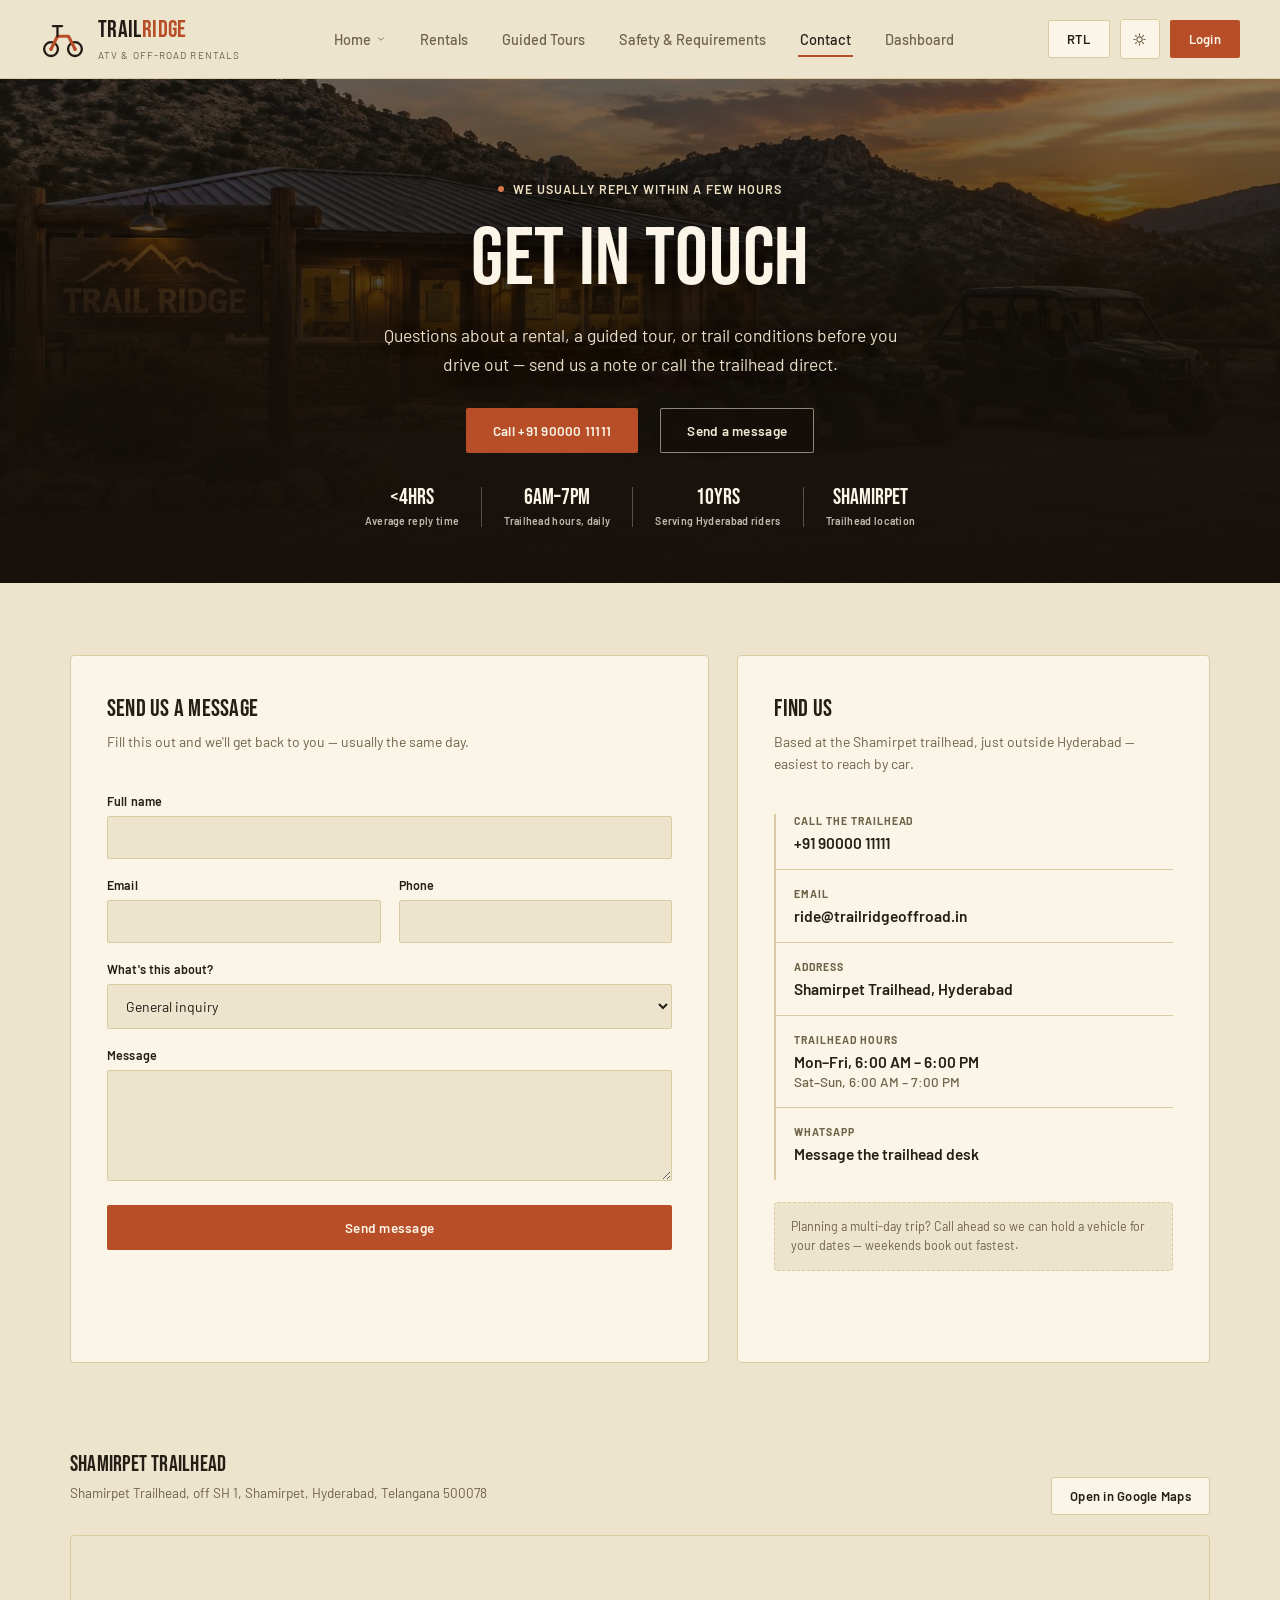
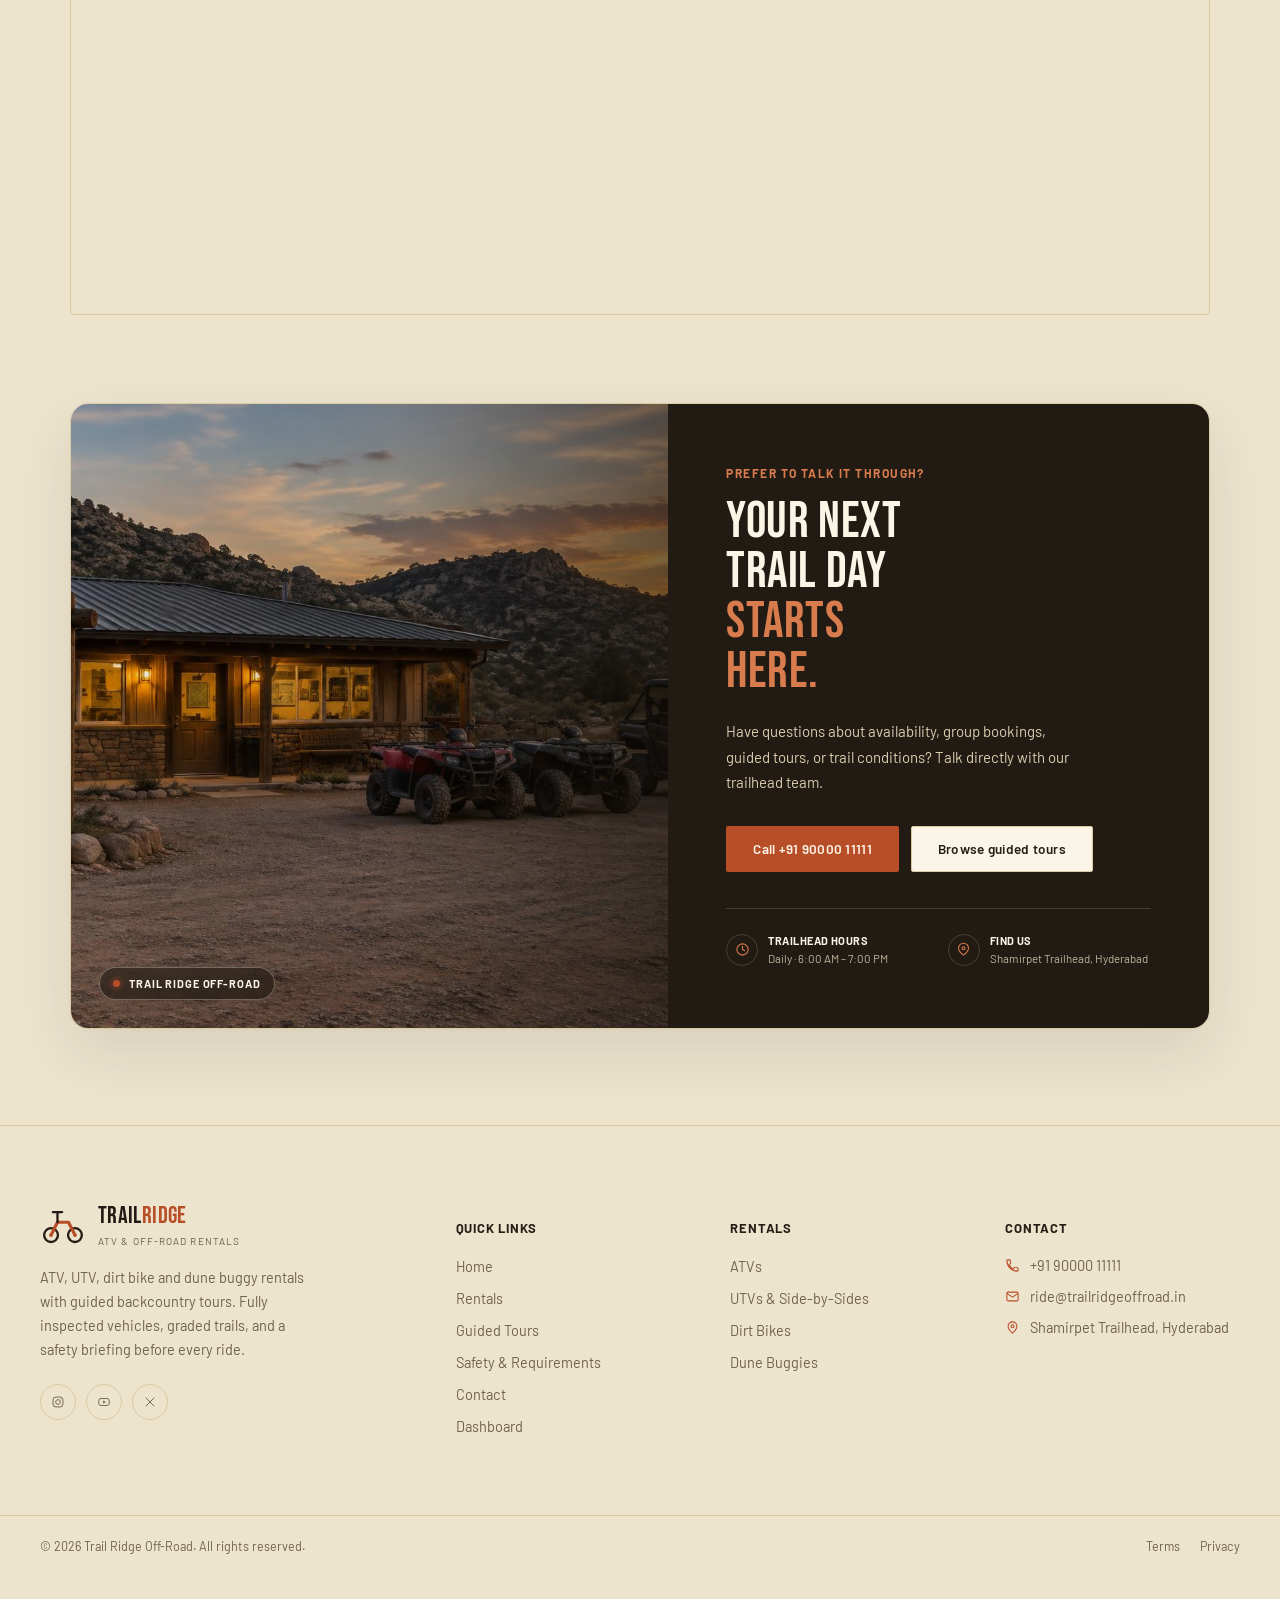
==== contact/contact.html @ f0a5109e "Add files via upload" ====
<!DOCTYPE html>
<html lang="en" dir="ltr" data-theme="light">
<head>
<meta charset="UTF-8">
<meta name="viewport" content="width=device-width, initial-scale=1.0">
<title>Contact — Trail Ridge Off-Road</title>
<meta name="description" content="Get in touch with Trail Ridge Off-Road — ask about rentals, guided tours or trail conditions, or find the trailhead on the map.">
<link rel="preconnect" href="https://fonts.googleapis.com">
<link rel="preconnect" href="https://fonts.gstatic.com" crossorigin>
<link href="https://fonts.googleapis.com/css2?family=Bebas+Neue&family=Barlow:wght@400;500;600;700;800&display=swap" rel="stylesheet">
<link rel="stylesheet" href="../home/style.css">
<link rel="stylesheet" href="contact.css">
<link rel="icon" href="data:image/svg+xml,%3Csvg xmlns='http://www.w3.org/2000/svg' viewBox='0 0 100 100'%3E%3Ccircle cx='24' cy='72' r='15' fill='none' stroke='%23221B14' stroke-width='5'/%3E%3Ccircle cx='24' cy='72' r='4' fill='%23B84E27'/%3E%3Ccircle cx='76' cy='72' r='15' fill='none' stroke='%23221B14' stroke-width='5'/%3E%3Ccircle cx='76' cy='72' r='4' fill='%23B84E27'/%3E%3Cpath d='M24 72 L38 44 L62 44 L76 72' stroke='%23B84E27' stroke-width='7' fill='none' stroke-linecap='round' stroke-linejoin='round'/%3E%3Cpath d='M38 44 L38 24' stroke='%23221B14' stroke-width='5' stroke-linecap='round'/%3E%3Cpath d='M28 22 L48 22' stroke='%23221B14' stroke-width='5' stroke-linecap='round'/%3E%3C/svg%3E">
</head>
<body>

<header class="site">
  <div class="wrap nav-row">
    <a href="../home/index.html" class="brand">
      <span class="brand-mark" aria-hidden="true">
        <svg viewBox="0 0 100 100" fill="none">
          <circle cx="24" cy="72" r="15" fill="none" stroke="var(--logo-ink)" stroke-width="5"/>
          <circle cx="24" cy="72" r="4" fill="var(--logo-rust)"/>
          <circle cx="76" cy="72" r="15" fill="none" stroke="var(--logo-ink)" stroke-width="5"/>
          <circle cx="76" cy="72" r="4" fill="var(--logo-rust)"/>
          <path d="M24 72 L38 44 L62 44 L76 72" stroke="var(--logo-rust)" stroke-width="7" fill="none" stroke-linecap="round" stroke-linejoin="round"/>
          <path d="M38 44 L38 24" stroke="var(--logo-ink)" stroke-width="5" stroke-linecap="round"/>
          <path d="M28 22 L48 22" stroke="var(--logo-ink)" stroke-width="5" stroke-linecap="round"/>
        </svg>
      </span>
      <span class="brand-text">
        <span class="logo-word">TRAIL<em>RIDGE</em></span><br>
        <span class="brand-sub">ATV &amp; Off-Road Rentals</span>
      </span>
    </a>

    <nav class="primary">
      <div class="nav-item">
        <a href="../home/index.html">Home
          <svg class="caret" viewBox="0 0 24 24" fill="none" stroke="currentColor" stroke-width="2"><path d="M6 9l6 6 6-6" stroke-linecap="round" stroke-linejoin="round"/></svg>
        </a>
        <div class="dropdown">
          <a href="../home/index.html">Home 1</a>
          <a href="../home2/home-2.html">Home 2</a>
        </div>
      </div>
      <a href="../rentals/rentals.html">Rentals</a>
      <a href="../tours/guided-tours.html">Guided Tours</a>
      <a href="../safety/safety-requirements.html">Safety &amp; Requirements</a>
      <a href="../contact/contact.html" class="active">Contact</a>
      <a href="../dashboard/dashboard.html">Dashboard</a>
    </nav>

    <div class="nav-actions">
      <button class="btn btn-outline btn-sm" id="dir-toggle" aria-label="Toggle text direction">RTL</button>
      <button class="icon-btn" id="theme-toggle" aria-label="Toggle dark mode">
        <svg class="sun" viewBox="0 0 24 24" fill="none" stroke="currentColor" stroke-width="1.7"><circle cx="12" cy="12" r="4.2"/><path d="M12 3v2.2M12 18.8V21M21 12h-2.2M5.2 12H3M18.4 5.6l-1.5 1.5M7.1 16.9l-1.5 1.5M18.4 18.4l-1.5-1.5M7.1 7.1L5.6 5.6" stroke-linecap="round"/></svg>
        <svg class="moon" viewBox="0 0 24 24" fill="none" stroke="currentColor" stroke-width="1.7"><path d="M20 14.5A8.5 8.5 0 1 1 9.5 4a7 7 0 0 0 10.5 10.5z" stroke-linejoin="round"/></svg>
      </button>
      <a href="../login/login.html" class="btn btn-primary btn-sm desktop-only">Login</a>
      <button class="menu-toggle" id="menu-toggle" aria-label="Open menu">
        <svg viewBox="0 0 24 24" fill="none" stroke="currentColor" stroke-width="1.6"><path d="M3 6h18M3 12h18M3 18h18" stroke-linecap="round"/></svg>
      </button>
    </div>
  </div>

  <div class="mobile-panel" id="mobile-panel">
    <details class="mobile-dropdown">
      <summary>Home</summary>
      <a href="../home/index.html">Home 1</a>
      <a href="../home2/home-2.html">Home 2</a>
    </details>
    <a href="../rentals/rentals.html">Rentals</a>
    <a href="../tours/guided-tours.html">Guided Tours</a>
    <a href="../safety/safety-requirements.html">Safety &amp; Requirements</a>
    <a href="../contact/contact.html">Contact</a>
    <a href="../dashboard/dashboard.html">Dashboard</a>
    <a href="../login/login.html" class="btn btn-primary mobile-login-btn">Login</a>
  </div>
</header>


<section class="hero contact-hero">
  <div class="hero-frame">
    <img src="images/blackridge-contact-hero.jpg" alt="Trail Ridge trailhead building with vehicles parked out front at dusk">
    <div class="hero-copy">
      <div class="wrap">
        <p class="eyebrow-note"><span class="dot"></span>We usually reply within a few hours</p>
        <h1>Get in touch</h1>
        <p class="lead">Questions about a rental, a guided tour, or trail conditions before you drive out — send us a note or call the trailhead direct.</p>
        <div class="hero-ctas">
          <a href="tel:+919000011111" class="btn btn-primary">Call +91 90000 11111</a>
          <a href="#contact-form" class="btn btn-ghost">Send a message</a>
        </div>
        <ul class="hero-stats">
          <li><span class="stat-num">&lt;4hrs</span><span class="stat-label">Average reply time</span></li>
          <li><span class="stat-num">6AM–7PM</span><span class="stat-label">Trailhead hours, daily</span></li>
          <li><span class="stat-num">10yrs</span><span class="stat-label">Serving Hyderabad riders</span></li>
          <li><span class="stat-num">Shamirpet</span><span class="stat-label">Trailhead location</span></li>
        </ul>
      </div>
    </div>
  </div>
</section>


<section class="contact-main">
  <div class="wrap contact-grid">

    <div class="contact-card contact-form-card">
      <h2>Send us a message</h2>
      <p class="card-lead">Fill this out and we'll get back to you — usually the same day.</p>

      <form id="contact-form" novalidate>
        <div class="form-row">
          <label for="cf-name">Full name</label>
          <input type="text" id="cf-name" name="name" autocomplete="name" required>
        </div>

        <div class="form-row two-col">
          <div>
            <label for="cf-email">Email</label>
            <input type="email" id="cf-email" name="email" autocomplete="email" required>
          </div>
          <div>
            <label for="cf-phone">Phone</label>
            <input type="tel" id="cf-phone" name="phone" autocomplete="tel">
          </div>
        </div>

        <div class="form-row">
          <label for="cf-interest">What's this about?</label>
          <select id="cf-interest" name="interest">
            <option>General inquiry</option>
            <option>Vehicle rental</option>
            <option>Guided tour booking</option>
            <option>Multi-day expedition</option>
            <option>Something else</option>
          </select>
        </div>

        <div class="form-row">
          <label for="cf-message">Message</label>
          <textarea id="cf-message" name="message" rows="5" required></textarea>
        </div>

        <button type="submit" class="btn btn-primary form-submit">Send message</button>
      </form>

      <div class="form-success" id="form-success" hidden>
        <span class="success-check" aria-hidden="true">
          <svg viewBox="0 0 24 24" fill="none" stroke="currentColor" stroke-width="2.4"><path d="M5 12l5 5L19 7" stroke-linecap="round" stroke-linejoin="round"/></svg>
        </span>
        <h3>Message sent</h3>
        <p>Thanks — someone from the trailhead desk will get back to you shortly.</p>
      </div>
    </div>

    <div class="contact-card contact-info-card">
      <h2>Find us</h2>
      <p class="card-lead">Based at the Shamirpet trailhead, just outside Hyderabad — easiest to reach by car.</p>

      <ul class="info-list">
        <li>
          <strong>Call the trailhead</strong>
          <a href="tel:+919000011111">+91 90000 11111</a>
        </li>
        <li>
          <strong>Email</strong>
          <a href="mailto:ride@trailridgeoffroad.in">ride@trailridgeoffroad.in</a>
        </li>
        <li>
          <strong>Address</strong>
          <span>Shamirpet Trailhead, Hyderabad</span>
        </li>
        <li>
          <strong>Trailhead hours</strong>
          <span>Mon–Fri, 6:00 AM – 6:00 PM</span>
          <span>Sat–Sun, 6:00 AM – 7:00 PM</span>
        </li>
        <li>
          <strong>WhatsApp</strong>
          <a href="https://wa.me/919000011111" target="_blank" rel="noopener">Message the trailhead desk</a>
        </li>
      </ul>

      <p class="info-tip">Planning a multi-day trip? Call ahead so we can hold a vehicle for your dates — weekends book out fastest.</p>

      <div class="info-socials">
        <a href="#" aria-label="Instagram"><svg viewBox="0 0 24 24" fill="none" stroke="currentColor" stroke-width="1.6"><rect x="3.5" y="3.5" width="17" height="17" rx="5"/><circle cx="12" cy="12" r="4"/><circle cx="17" cy="7" r="0.8" fill="currentColor" stroke="none"/></svg></a>
        <a href="#" aria-label="YouTube"><svg viewBox="0 0 24 24" fill="none" stroke="currentColor" stroke-width="1.6"><rect x="3" y="6" width="18" height="12" rx="4"/><path d="M10.5 9.5l5 2.5-5 2.5z" fill="currentColor" stroke="none"/></svg></a>
        <a href="#" aria-label="X"><svg viewBox="0 0 24 24" fill="none" stroke="currentColor" stroke-width="1.6"><path d="M5 5l14 14M19 5L5 19" stroke-linecap="round"/></svg></a>
      </div>
    </div>

  </div>
</section>


<section class="contact-map-section">
  <div class="wrap">
    <div class="map-head">
      <div>
        <h2>Shamirpet Trailhead</h2>
        <p>Shamirpet Trailhead, off SH 1, Shamirpet, Hyderabad, Telangana 500078</p>
      </div>
      <a href="https://www.google.com/maps/search/?api=1&query=Shamirpet+Trailhead+Hyderabad" target="_blank" rel="noopener" class="btn btn-outline btn-sm">Open in Google Maps</a>
    </div>
    <div class="info-map map-wide">
      <iframe src="https://maps.google.com/maps?q=Shamirpet%2C+Hyderabad&t=&z=13&ie=UTF8&iwloc=&output=embed" width="100%" height="100%" loading="lazy" allowfullscreen referrerpolicy="no-referrer-when-downgrade" title="Map to the Trail Ridge trailhead in Shamirpet, Hyderabad"></iframe>
    </div>
  </div>
</section>


<section class="cta-premium" id="call">
  <div class="wrap">

    <div class="cta-premium-card">

      <div class="cta-premium-image">
        <img
          src="images/blackridge-contact-hero.jpg"
          alt="Trail Ridge trailhead building with off-road vehicles at dusk"
        >
        <div class="cta-image-overlay"></div>

        <div class="cta-image-label">
          <span class="cta-label-dot"></span>
          Trail Ridge Off-Road
        </div>
      </div>

      <div class="cta-premium-content">

        <span class="cta-eyebrow">Prefer to talk it through?</span>

        <h2>
          Your next trail day
          <em>starts here.</em>
        </h2>

        <p>
          Have questions about availability, group bookings, guided tours,
          or trail conditions? Talk directly with our trailhead team.
        </p>

        <div class="cta-actions">
          <a href="tel:+919000011111" class="btn btn-primary">
            Call +91 90000 11111
          </a>

          <a href="../tours/guided-tours.html" class="btn btn-outline">
            Browse guided tours
          </a>
        </div>

        <div class="cta-contact-meta">

          <div class="cta-meta-item">
            <span class="cta-meta-icon">
              <svg viewBox="0 0 24 24">
                <circle cx="12" cy="12" r="9"/>
                <path d="M12 7v5l3.5 2"/>
              </svg>
            </span>
            <span>
              <strong>Trailhead hours</strong>
              <small>Daily · 6:00 AM – 7:00 PM</small>
            </span>
          </div>

          <div class="cta-meta-item">
            <span class="cta-meta-icon">
              <svg viewBox="0 0 24 24">
                <path d="M20 10c0 5-8 11-8 11S4 15 4 10a8 8 0 1 1 16 0z"/>
                <circle cx="12" cy="10" r="2.5"/>
              </svg>
            </span>
            <span>
              <strong>Find us</strong>
              <small>Shamirpet Trailhead, Hyderabad</small>
            </span>
          </div>

        </div>

      </div>

    </div>

  </div>
</section>


<footer class="site">
  <div class="wrap footer-grid">
    <div class="footer-brand">
      <a href="../home/index.html" class="brand">
        <span class="brand-mark" aria-hidden="true">
          <svg viewBox="0 0 100 100" fill="none">
            <circle cx="24" cy="72" r="15" fill="none" stroke="var(--logo-ink)" stroke-width="5"/>
            <circle cx="24" cy="72" r="4" fill="var(--logo-rust)"/>
            <circle cx="76" cy="72" r="15" fill="none" stroke="var(--logo-ink)" stroke-width="5"/>
            <circle cx="76" cy="72" r="4" fill="var(--logo-rust)"/>
            <path d="M24 72 L38 44 L62 44 L76 72" stroke="var(--logo-rust)" stroke-width="7" fill="none" stroke-linecap="round" stroke-linejoin="round"/>
            <path d="M38 44 L38 24" stroke="var(--logo-ink)" stroke-width="5" stroke-linecap="round"/>
            <path d="M28 22 L48 22" stroke="var(--logo-ink)" stroke-width="5" stroke-linecap="round"/>
          </svg>
        </span>
        <span class="brand-text">
          <span class="logo-word">TRAIL<em>RIDGE</em></span><br>
          <span class="brand-sub">ATV &amp; Off-Road Rentals</span>
        </span>
      </a>
      <p class="footer-desc" style="margin-top:18px;">ATV, UTV, dirt bike and dune buggy rentals with guided backcountry tours. Fully inspected vehicles, graded trails, and a safety briefing before every ride.</p>
      <div class="socials">
        <a href="#" aria-label="Instagram"><svg viewBox="0 0 24 24" fill="none" stroke="currentColor" stroke-width="1.6"><rect x="3.5" y="3.5" width="17" height="17" rx="5"/><circle cx="12" cy="12" r="4"/><circle cx="17" cy="7" r="0.8" fill="currentColor" stroke="none"/></svg></a>
        <a href="#" aria-label="YouTube"><svg viewBox="0 0 24 24" fill="none" stroke="currentColor" stroke-width="1.6"><rect x="3" y="6" width="18" height="12" rx="4"/><path d="M10.5 9.5l5 2.5-5 2.5z" fill="currentColor" stroke="none"/></svg></a>
        <a href="#" aria-label="X"><svg viewBox="0 0 24 24" fill="none" stroke="currentColor" stroke-width="1.6"><path d="M5 5l14 14M19 5L5 19" stroke-linecap="round"/></svg></a>
      </div>
    </div>

    <div class="footer-col">
      <h4>Quick links</h4>
      <ul>
        <li><a href="../home/index.html">Home</a></li>
        <li><a href="../rentals/rentals.html">Rentals</a></li>
        <li><a href="../tours/guided-tours.html">Guided Tours</a></li>
        <li><a href="../safety/safety-requirements.html">Safety &amp; Requirements</a></li>
        <li><a href="../contact/contact.html">Contact</a></li>
        <li><a href="../dashboard/dashboard.html">Dashboard</a></li>
      </ul>
    </div>
    <div class="footer-col">

      <h4>Rentals</h4>

      <ul>
        <li><a href="../rentals/rentals.html#atvs">ATVs</a></li>
        <li><a href="../rentals/rentals.html#utvs">UTVs &amp; Side-by-Sides</a></li>
        <li><a href="../rentals/rentals.html#dirt-bikes">Dirt Bikes</a></li>
        <li><a href="../rentals/rentals.html#dune-buggies">Dune Buggies</a></li>
      </ul>

    </div>


    <div class="footer-col">
      <h4>Contact</h4>
      <ul>
        <li class="contact-line">
          <svg viewBox="0 0 24 24" fill="none" stroke="currentColor" stroke-width="1.7"><path d="M6.6 10.8c1.4 2.8 3.8 5.2 6.6 6.6l2.2-2.2c.3-.3.7-.4 1-.2 1.1.4 2.3.6 3.5.6.6 0 1 .4 1 1V20c0 .6-.4 1-1 1C10.6 21 3 13.4 3 4c0-.6.4-1 1-1h3.4c.6 0 1 .4 1 1 0 1.2.2 2.4.6 3.5.1.4 0 .8-.2 1z"/></svg>
          +91 90000 11111
        </li>
        <li class="contact-line">
          <svg viewBox="0 0 24 24" fill="none" stroke="currentColor" stroke-width="1.7"><rect x="3" y="5" width="18" height="14" rx="2"/><path d="M3 7l9 6 9-6"/></svg>
          ride@trailridgeoffroad.in
        </li>
        <li class="contact-line">
          <svg viewBox="0 0 24 24" fill="none" stroke="currentColor" stroke-width="1.7"><path d="M12 21s-7-6.1-7-11a7 7 0 0114 0c0 4.9-7 11-7 11z"/><circle cx="12" cy="10" r="2.4"/></svg>
          Shamirpet Trailhead, Hyderabad
        </li>
      </ul>
    </div>
  </div>

  <div class="wrap footer-bottom">
    <span>© 2026 Trail Ridge Off-Road. All rights reserved.</span>
    <div class="footer-bottom-links">
      <a href="../additional-pages/terms.html">Terms</a>
      <a href="../additional-pages/privacy.html">Privacy</a>
    </div>
  </div>
</footer>

<script src="../home/script.js"></script>
<script src="contact.js"></script>
</body>
</html>
---- home/style.css ----
:root{
  --ink: #221B14;
  --ink-hover: #3A2E22;
  --ink-contrast: #F3EAD6;

  --rust: #B84E27;
  --rust-soft: #D97C4D;
  --rust-hover: #9A3F1E;

  --moss: #5B6B4E;
  --moss-soft: #8B9A79;

  --bg: #EDE4CE;
  --surface: #FAF5E7;
  --border: #DACBA2;
  --text: #241E15;
  --text-soft: #6E6248;

  --logo-ink: #221B14;
  --logo-rust: #B84E27;

  --radius: 3px;
  --radius-lg: 4px;
  --shadow: 0 20px 50px rgba(34,27,20,.22);
  --shadow-lg: 0 32px 80px rgba(34,27,20,.30);
}

html[data-theme="dark"]{
  --ink: #EDE0C2;
  --ink-hover: #F3EAD6;
  --ink-contrast: #191410;

  --rust: #E07C43;
  --rust-soft: #F0A374;
  --rust-hover: #EDA070;

  --moss: #93A67E;
  --moss-soft: #B4C39E;

  --logo-ink: #EDE0C2;
  --logo-rust: #E07C43;

  --bg: #17130E;
  --surface: #211A13;
  --border: #382C1E;
  --text: #F1E6CD;
  --text-soft: #B4A688;

  --shadow: 0 20px 50px rgba(0,0,0,.55);
  --shadow-lg: 0 32px 80px rgba(0,0,0,.65);
}

*{ box-sizing: border-box; }
html{ scroll-behavior: smooth; }
body{
  margin:0; background: var(--bg); color: var(--text);
  font-family: 'Barlow', sans-serif; -webkit-font-smoothing: antialiased;
  transition: background .25s ease, color .25s ease;
}
h1,h2,h3, .logo-word{ font-family: 'Bebas Neue', sans-serif; font-weight: 400; margin: 0; letter-spacing: 0.01em; }
a{ color: inherit; text-decoration: none; }
ul{ list-style:none; margin:0; padding:0; }
img{ max-width:100%; display:block; }
button{ font-family: inherit; cursor:pointer; }
.wrap{ max-width: 1220px; margin: 0 auto; padding: 0 40px; }
a:focus-visible, button:focus-visible, input:focus-visible, select:focus-visible{
  outline: 2px solid var(--rust); outline-offset: 3px;
}
@media (prefers-reduced-motion: reduce){ *{ animation: none !important; transition: none !important; } }


.trail-rule{ height: 1px; background-image: linear-gradient(90deg, var(--border) 0 10px, transparent 10px 16px); background-size: 16px 1px; background-repeat: repeat-x; }



header.site{ background: var(--bg); border-bottom: 1px solid var(--border); position: sticky; top: 0; z-index: 50; }
header.site .wrap, footer.site .wrap{ max-width: 1320px; }
.nav-row{ display:flex; align-items:center; justify-content:space-between; height: 78px; gap: 36px; }
.brand{ display:flex; align-items:center; gap: 12px; flex: none; }
.brand-mark{ width: 46px; height:46px; flex: none; display:flex; align-items:center; justify-content:center; }
.brand-mark svg{ width:100%; height:100%; }
.brand-text{ line-height:1.15; white-space: nowrap; }
.logo-word{ font-size: 24px; letter-spacing: .015em; color: var(--logo-ink); white-space: nowrap; }
.logo-word em{ font-style: normal; color: var(--logo-rust); }
.brand-sub{ font-size: 10px; color: var(--text-soft); letter-spacing: 0.11em; text-transform: uppercase; white-space: nowrap; }

nav.primary{ display:flex; align-items:center; justify-content:center; gap: 30px; flex: 1 1 auto; min-width: 0; }
nav.primary > a{ font-size: 14.5px; font-weight: 500; color: var(--text-soft); padding: 6px 2px; position:relative; white-space: nowrap; }
nav.primary > a.active{ color: var(--text); }
nav.primary > a::after{ content:""; position:absolute; left:0; right:0; bottom:-3px; height:2px; background: var(--rust); transform: scaleX(0); transition: transform .2s ease; }
nav.primary > a:hover{ color: var(--text); }
nav.primary > a:hover::after, nav.primary > a.active::after{ transform: scaleX(1); }

.nav-item{ position:relative; padding-bottom: 14px; margin-bottom: -14px; flex: none; }
.nav-item > a{ display:inline-flex; align-items:center; gap: 5px; font-size: 14.5px; font-weight: 500; color: var(--text-soft); padding: 6px 2px; position:relative; white-space: nowrap; }
.nav-item > a.active{ color: var(--text); }
.nav-item > a::after{ content:""; position:absolute; left:0; right:0; bottom:-3px; height:2px; background: var(--rust); transform: scaleX(0); transition: transform .2s ease; }
.nav-item:hover > a, .nav-item:focus-within > a, .nav-item.open > a{ color: var(--text); }
.nav-item:hover > a::after, .nav-item:focus-within > a::after, .nav-item.open > a::after, .nav-item > a.active::after{ transform: scaleX(1); }
.nav-item .caret{ width: 10px; height: 10px; transition: transform .2s ease; flex: none; cursor: pointer; }
.nav-item:hover .caret, .nav-item:focus-within .caret, .nav-item.open .caret{ transform: rotate(180deg); }
.dropdown{
  position:absolute; top: 100%; left:50%; transform: translateX(-50%) translateY(4px);
  min-width: 190px; background: var(--surface); border: 1px solid var(--border);
  border-radius: var(--radius); box-shadow: var(--shadow); padding: 6px;
  opacity:0; visibility:hidden; pointer-events:none;
  transition: opacity .16s ease, transform .16s ease; z-index: 60;
}
.nav-item:hover .dropdown, .nav-item:focus-within .dropdown, .nav-item.open .dropdown{
  opacity:1; visibility:visible; pointer-events:auto; transform: translateX(-50%) translateY(0);
}
.dropdown a{ display:flex; align-items:baseline; justify-content:space-between; gap:10px; padding: 10px 14px; font-size: 13.5px; font-weight: 500; color: var(--text-soft); border-radius: 2px; }
.dropdown a small{ font-size: 11px; font-weight: 400; color: var(--text-soft); opacity:.7; }
.dropdown a:hover{ background: var(--bg); color: var(--rust); }

.nav-actions{ display:flex; align-items:center; gap: 10px; flex: none; }
.icon-btn{ width: 40px; height: 40px; border-radius: var(--radius); background: var(--surface); border: 1px solid var(--border); display:flex; align-items:center; justify-content:center; color: var(--text-soft); flex:none; transition: border-color .2s ease, color .2s ease; }
.icon-btn:hover{ border-color: var(--ink); color: var(--text); }
.icon-btn svg{ width:15px; height:15px; }
.icon-btn .moon{ display:none; }
html[data-theme="dark"] .icon-btn .sun{ display:none; }
html[data-theme="dark"] .icon-btn .moon{ display:block; }

.desktop-only{ display:inline-flex; }
@media (max-width: 1140px){ .desktop-only{ display:none !important; } }

.btn{ display:inline-flex; align-items:center; justify-content:center; gap:8px; border-radius: 2px; padding: 13px 26px; font-size: 13.5px; font-weight: 600; letter-spacing: .02em; border: 1px solid transparent; white-space: nowrap; transition: background .2s ease, color .2s ease, border-color .2s ease, transform .2s ease; }
.btn-primary{ background: var(--rust); color: #FAF5E7; }
.btn-primary:hover{ background: var(--rust-hover); }
.btn-sm{ height: 38px; padding: 0 18px; font-size: 13px; }
.btn-sm svg{ width:14px; height:14px; flex: none; }
.btn-outline{ background: var(--surface); color: var(--text); border-color: var(--border); }
.btn-outline:hover{ border-color: var(--rust); color: var(--rust); }
.btn-ghost{ background: rgba(20,15,9,.32); -webkit-backdrop-filter: blur(6px); backdrop-filter: blur(6px); color: #F3EAD6; border-color: rgba(243,234,214,.55); }
.btn-ghost:hover{ background: rgba(20,15,9,.48); border-color: #F3EAD6; }

.menu-toggle{ display:none; width: 38px; height:38px; border-radius: 50%; border: 1.5px solid var(--rust); background: transparent; color: var(--moss); align-items:center; justify-content:center; transition: background .2s ease, color .2s ease; }
.menu-toggle svg{ width:17px; height:17px; }
.menu-toggle:hover{ background: var(--rust); color: #FAF5E7; }
.mobile-panel{ display:none; flex-direction:column; gap: 2px; padding: 8px 40px 20px; border-top: 1px solid var(--border); background: var(--bg); }
.mobile-panel > a{ padding: 11px 4px; font-size: 15px; font-weight:500; color: var(--text); border-bottom: 1px solid var(--border); }
.mobile-panel > a:last-child{ border-bottom: none; }
.mobile-panel > a:hover{ color: var(--rust); }

.mobile-dropdown{ border-bottom: 1px solid var(--border); }
.mobile-dropdown summary{ padding: 11px 4px; font-size: 15px; font-weight:500; color: var(--text); list-style:none; display:flex; align-items:center; justify-content:space-between; cursor:pointer; }
.mobile-dropdown summary::-webkit-details-marker{ display:none; }
.mobile-dropdown summary::after{ content:""; width:9px; height:9px; border-inline-end: 1.6px solid var(--text-soft); border-bottom: 1.6px solid var(--text-soft); transform: rotate(45deg); transition: transform .18s ease; margin-inline-end:4px; }
.mobile-dropdown[open] summary::after{ transform: rotate(225deg); }
.mobile-dropdown a{ display:flex; justify-content:space-between; gap:10px; padding: 10px 4px 10px 18px; font-size: 14px; color: var(--text-soft); }
.mobile-dropdown a small{ opacity:.7; }
.mobile-dropdown a:hover{ color: var(--rust); }
.mobile-dropdown a:last-child{ padding-bottom: 14px; }

.mobile-panel .mobile-login-btn{
  display:flex; align-items:center; justify-content:center; gap:8px;
  width:100%; margin-top:10px; padding:13px 18px; height:auto;
  border-bottom:none; border-radius: var(--radius);
  background: var(--rust); color: #FAF5E7;
}
.mobile-panel .mobile-login-btn:hover{ background: var(--rust-hover); }



.hero{ position: relative; }
.hero-frame{ position: relative; height: 88vh; min-height: 560px; max-height: 820px; overflow: hidden; }
.hero-frame img{ width:100%; height:100%; object-fit: cover; }
.hero-frame::before{ content:""; position:absolute; inset:0; background: rgba(20,15,9,.30); }
.hero-frame::after{ content:""; position:absolute; inset:0; background: linear-gradient(180deg, rgba(20,15,9,.28) 0%, rgba(20,15,9,.55) 30%, rgba(20,15,9,.88) 62%, rgba(20,15,9,.96) 100%); }
.hero-copy{ position:absolute; inset-inline-start:0; inset-inline-end:0; bottom: 0; padding: 0 0 76px; color: #F3EAD6; text-align: center; z-index: 2; }
.hero-copy .wrap{ max-width: 800px; display:flex; flex-direction:column; align-items:center; }
.eyebrow-note{ display:inline-flex; align-items:center; gap:9px; font-size: 12.5px; font-weight:600; letter-spacing:.08em; text-transform:uppercase; color: #EDE0C2; margin-bottom: 22px; text-shadow: 0 2px 14px rgba(0,0,0,.55); }
.eyebrow-note .dot{ width:6px; height:6px; border-radius:50%; background: var(--rust-soft); flex:none; }
.hero h1{ font-size: clamp(44px, 6.6vw, 82px); line-height: 1.0; color: #FAF5E7; max-width: 16ch; letter-spacing:.008em; text-shadow: 0 4px 24px rgba(0,0,0,.55); }
.hero h1 em{ font-style: normal; color: var(--rust-soft); }
.hero p.lead{ margin: 22px auto 0; font-size: 17.5px; line-height: 1.62; color: #E9DFC8; max-width: 48ch; text-shadow: 0 2px 16px rgba(0,0,0,.6); }
.hero-ctas{ margin-top: 32px; display:flex; align-items:center; justify-content:center; gap: 22px; flex-wrap: wrap; }
.link-under{ font-size: 14.5px; font-weight:500; color: #FAF5E7; border-bottom: 1px solid rgba(250,245,231,.5); padding-bottom: 2px; display:inline-flex; align-items:center; gap:6px; text-shadow: 0 2px 14px rgba(0,0,0,.55); }
.link-under:hover{ border-color: var(--rust-soft); color: var(--rust-soft); }
.link-under svg{ width:14px; height:14px; }

.stats-float-wrap{ position: relative; z-index: 3; }
.stats-float{
  position: relative; margin-top: -46px; background: var(--surface);
  border: 1px solid var(--border); border-radius: var(--radius-lg);
  box-shadow: var(--shadow-lg); display:grid; grid-template-columns: repeat(4,1fr);
}
.stat{ padding: 30px 26px; border-inline-start: 1px solid var(--border); transition: background .2s ease; }
.stat:hover{ background: var(--bg); }
.stat:first-child{ border-inline-start:none; }
.stat .num{ font-family:'Bebas Neue', sans-serif; font-size: clamp(26px,2.6vw,32px); color: var(--rust); letter-spacing:.01em; }
.stat .lbl{ margin-top: 6px; font-size: 12.5px; color: var(--text-soft); line-height:1.4; }



.section{ padding: 84px 0 80px; }
.section-head{ max-width: 620px; margin-bottom: 44px; }
.section-head.center{ margin-left:auto; margin-right:auto; text-align:center; }
.section-head .eyebrow{ display:block; font-size: 13px; font-weight:600; letter-spacing:.1em; text-transform:uppercase; color: var(--rust); margin-bottom: 16px; }
.section-head h2{ font-size: clamp(32px, 3.8vw, 50px); line-height: 1.05; letter-spacing:.006em; }
.section-head p{ margin-top: 18px; font-size: 16.5px; color: var(--text-soft); line-height: 1.68; }



.trail-grid{ display:grid; grid-template-columns: repeat(3, 1fr); gap: 26px; }
.trail-card{ position:relative; background: var(--surface); border: 1px solid var(--border); border-radius: var(--radius-lg); overflow:hidden; display:flex; flex-direction:column; transition: transform .25s ease, box-shadow .25s ease, border-color .25s ease; }
.trail-photo{ position:relative; aspect-ratio: 4/3; overflow:hidden; }
.trail-photo img{ width:100%; height:100%; object-fit:cover; transition: transform .6s cubic-bezier(.2,.7,.2,1); }
.trail-card:hover{ transform: translateY(-6px); box-shadow: var(--shadow); border-color: var(--rust-soft); }
.trail-card:hover .trail-photo img{ transform: scale(1.045); }
.difficulty{ position:absolute; top:16px; inset-inline-start:16px; font-size:11px; font-weight:700; letter-spacing:.06em; text-transform:uppercase; padding: 6px 12px; border-radius: 999px; color:#FAF5E7; }
.difficulty.easy{ background: rgba(91,107,78,.92); }
.difficulty.moderate{ background: rgba(184,78,39,.92); }
.difficulty.hard{ background: rgba(58,46,34,.92); }
.trail-body{ padding: 22px 24px 26px; display:flex; flex-direction:column; flex:1; }
.trail-body h3{ font-size: 22px; letter-spacing:.01em; }
.trail-meta{ margin-top: 8px; display:flex; gap:16px; font-size: 12.5px; color: var(--text-soft); font-weight:500; }
.trail-meta span{ display:inline-flex; align-items:center; gap:5px; }
.trail-meta svg{ width:13px; height:13px; color: var(--rust); }
.trail-body p{ margin-top: 14px; font-size: 14.5px; color: var(--text-soft); line-height: 1.6; flex:1; }



.fleet-grid{ display:grid; grid-template-columns: repeat(4, 1fr); gap: 2px; background: var(--border); }
.fleet-card{ position:relative; aspect-ratio: 3/4.3; overflow:hidden; background: var(--surface); z-index:1; transition: transform .25s ease, box-shadow .25s ease; }
.fleet-card img{ width:100%; height:100%; object-fit: cover; transition: transform .6s cubic-bezier(.2,.7,.2,1); }
.fleet-card:hover{ transform: scale(1.02); box-shadow: var(--shadow); z-index:2; }
.fleet-card:hover img{ transform: scale(1.045); }
.fleet-card::after{ content:""; position:absolute; inset:0; background: linear-gradient(0deg, rgba(20,15,9,.86) 0%, rgba(20,15,9,0) 46%); }
.fleet-tag{ position:absolute; top:20px; inset-inline-start:20px; z-index:2; font-size:11px; font-weight:700; letter-spacing:.08em; text-transform:uppercase; color: #EDE0C2; }
.fleet-name{ position:absolute; inset-inline-start:22px; bottom:22px; inset-inline-end:22px; z-index:2; }
.fleet-name h3{ font-size: 26px; color: #FAF5E7; letter-spacing:.01em; }
.fleet-name p{ margin-top: 6px; font-size: 12.5px; color: #D9CDAE; line-height: 1.5; max-width: 26ch; }
.fleet-name .price{ margin-top:8px; font-size: 13px; font-weight:700; color: var(--rust-soft); }



footer.site{ background: var(--bg); color: var(--text); border-top: 1px solid var(--border); padding: 76px 0 0; }
.footer-grid{ display:grid; grid-template-columns: 1.6fr 1fr 1fr 1fr; gap: 40px; padding-bottom: 60px; }
.footer-brand .brand{ margin-bottom: 18px; }
footer.site .logo-word{ color: var(--logo-ink); }
footer.site .logo-word em{ color: var(--logo-rust); }
footer.site .brand-sub{ color: var(--text-soft); }
.footer-desc{ font-size: 14.5px; color: var(--text-soft); line-height: 1.65; max-width: 34ch; }
.socials{ display:flex; gap: 10px; margin-top: 22px; }
.socials a{ width: 36px; height: 36px; border-radius: 50%; border: 1px solid var(--border); display:flex; align-items:center; justify-content:center; color: var(--text-soft); }
.socials a:hover{ border-color: var(--rust); color: var(--rust); }
.socials svg{ width:14px; height:14px; }
.footer-col h4{ font-family: 'Barlow', sans-serif; font-size: 13px; font-weight: 700; letter-spacing:.06em; text-transform:uppercase; margin-bottom: 20px; color: var(--text); }
.footer-col ul{ display:flex; flex-direction:column; gap: 13px; }
.footer-col a{ font-size: 14.5px; color: var(--text-soft); }
.footer-col a:hover{ color: var(--rust); }
.footer-col li.contact-line{ display:flex; align-items:flex-start; gap: 10px; font-size: 14.5px; color: var(--text-soft); }
.footer-col li.contact-line svg{ width:15px; height:15px; color: var(--rust); flex:none; margin-top:2px; }
.footer-badge{ margin-top:20px; display:inline-flex; align-items:center; gap:8px; font-size:11px; font-weight:700; letter-spacing:.07em; text-transform:uppercase; color: var(--moss); border: 1px solid var(--border); padding:8px 12px; border-radius: 999px; }
.footer-badge svg{ width:13px; height:13px; }
.footer-bottom{
  border-top: 1px solid var(--border); margin-top: 20px; padding-top: 22px; padding-bottom: 44px;
  display:flex; flex-wrap:wrap; justify-content:space-between; align-items:center;
  gap: 12px; font-size: 12.5px; line-height: 1.4; color: var(--text-soft);
}
.footer-bottom > *{ margin:0; line-height: 1.4; }
.footer-bottom-links{ display:flex; align-items:center; gap: 20px; }
.footer-bottom a{ display:inline-flex; align-items:center; color: var(--text-soft); line-height: 1.4; }
.footer-bottom a:hover{ color: var(--rust); }


.about-grid{ display:grid; grid-template-columns: 1fr 1fr; gap: 64px; align-items:center; }
.about-photo{ position:relative; border-radius: var(--radius-lg); overflow:hidden; aspect-ratio: 4/3.4; }
.about-photo img{ width:100%; height:100%; object-fit:cover; transition: transform .6s cubic-bezier(.2,.7,.2,1); }
.about-photo:hover img{ transform: scale(1.045); }
.about-photo-badge{
  position:absolute; bottom: 18px; left: 18px; background: var(--surface); border: 1px solid var(--border);
  border-radius: var(--radius); padding: 14px 18px; box-shadow: var(--shadow); display:flex; align-items:center; gap:12px;
  transition: transform .25s ease, border-color .25s ease;
}
.about-photo-badge:hover{ transform: translateY(-4px); border-color: var(--rust-soft); }
.about-photo-badge .num{ font-family:'Bebas Neue', sans-serif; font-size: 28px; color: var(--rust); line-height:1; }
.about-photo-badge .lbl{ font-size: 12px; color: var(--text-soft); line-height:1.3; max-width: 14ch; }
.about-copy .eyebrow{ display:block; font-size: 13px; font-weight:600; letter-spacing:.1em; text-transform:uppercase; color: var(--rust); margin-bottom: 16px; }
.about-copy h2{ font-size: clamp(30px, 3.4vw, 44px); line-height: 1.08; }
.about-copy > p{ margin-top: 18px; font-size: 16px; color: var(--text-soft); line-height: 1.7; }
.about-list{ margin-top: 28px; display:flex; flex-direction:column; gap: 18px; }
.about-list li{ display:flex; align-items:flex-start; gap: 14px; }
.about-list .check{ flex:none; width: 26px; height: 26px; border-radius: 50%; background: var(--moss); display:flex; align-items:center; justify-content:center; margin-top: 1px; }
.about-list .check svg{ width: 13px; height: 13px; stroke: #FAF5E7; }
.about-list strong{ display:block; font-size: 15px; color: var(--text); }
.about-list span{ display:block; margin-top: 3px; font-size: 14px; color: var(--text-soft); line-height:1.5; }


.steps-grid{ display:grid; grid-template-columns: repeat(4, 1fr); gap: 26px; counter-reset: step; }
.step-card{ position:relative; padding: 32px 26px 28px; background: var(--surface); border: 1px solid var(--border); border-radius: var(--radius-lg); transition: transform .25s ease, box-shadow .25s ease, border-color .25s ease; }
.step-card:hover{ transform: translateY(-6px); box-shadow: var(--shadow); border-color: var(--rust-soft); }
.step-card .step-num{ font-family:'Bebas Neue', sans-serif; font-size: 46px; line-height:1; color: var(--border); transition: color .25s ease; }
.step-card:hover .step-num{ color: var(--rust-soft); }
.step-card h3{ margin-top: 16px; font-size: 19px; letter-spacing:.01em; }
.step-card p{ margin-top: 10px; font-size: 14px; color: var(--text-soft); line-height: 1.6; }
.step-connector{ display:none; }
@media (min-width: 981px){
  .steps-grid{ position:relative; }
  .step-card:not(:last-child)::after{
    content:""; position:absolute; top: 46px; left: 100%; width: 26px; height: 1px;
    background-image: linear-gradient(90deg, var(--border) 0 6px, transparent 6px 10px); background-size: 10px 1px;
  }
}



.testimonial-grid{ display:grid; grid-template-columns: repeat(3, 1fr); gap: 26px; }
.testimonial-card{ background: var(--surface); border: 1px solid var(--border); border-radius: var(--radius-lg); padding: 30px 28px; display:flex; flex-direction:column; transition: transform .25s ease, box-shadow .25s ease, border-color .25s ease; }
.testimonial-card:hover{ transform: translateY(-6px); box-shadow: var(--shadow); border-color: var(--rust-soft); }
.testimonial-stars{ display:flex; gap: 3px; color: var(--rust); }
.testimonial-stars svg{ width: 15px; height: 15px; }
.testimonial-card p.quote{ margin-top: 16px; font-size: 15px; color: var(--text); line-height: 1.7; flex:1; }
.testimonial-who{ margin-top: 22px; display:flex; align-items:center; gap: 12px; }

.testimonial-who strong{ display:block; font-size: 14px; color: var(--text); }
.testimonial-who span{ display:block; margin-top: 2px; font-size: 12.5px; color: var(--text-soft); }



.faq-list{ max-width: 800px; margin: 0 auto; display:flex; flex-direction:column; gap: 2px; }
.faq-item{ background: var(--surface); border: 1px solid var(--border); border-radius: var(--radius); overflow:hidden; transition: border-color .2s ease, box-shadow .2s ease; }
.faq-item:hover{ border-color: var(--rust-soft); box-shadow: var(--shadow); }
.faq-item + .faq-item{ margin-top: 10px; }
.faq-item summary{
  list-style:none; cursor:pointer; padding: 20px 24px; display:flex; align-items:center; justify-content:space-between; gap: 16px;
  font-size: 15.5px; font-weight: 600; color: var(--text); transition: color .2s ease;
}
.faq-item summary:hover{ color: var(--rust); }
.faq-item summary::-webkit-details-marker{ display:none; }
.faq-item summary .plus{ flex:none; width: 22px; height: 22px; position:relative; }
.faq-item summary .plus::before, .faq-item summary .plus::after{ content:""; position:absolute; background: var(--rust); border-radius: 2px; }
.faq-item summary .plus::before{ top:50%; left:2px; right:2px; height:2px; transform: translateY(-50%); }
.faq-item summary .plus::after{ left:50%; top:2px; bottom:2px; width:2px; transform: translateX(-50%); transition: opacity .18s ease; }
.faq-item[open] summary .plus::after{ opacity:0; }
.faq-item .faq-body{ padding: 0 24px 22px; font-size: 14.5px; color: var(--text-soft); line-height: 1.7; max-width: 68ch; }
@media (max-width: 1180px){
  nav.primary{ gap: 18px; }
  nav.primary > a, .nav-item > a{ font-size: 13.5px; }
  .brand-sub{ display:none; }
}
@media (max-width: 1100px){
  nav.primary{ display:none; }
  .menu-toggle{ display:flex; order: 99; }
  .mobile-panel.open{ display:flex; }
  .nav-actions{ gap: 8px; }
  .brand-sub{ display:block; }
}
@media (max-width: 980px){
  .hero-frame{ height: 78vh; }
  .stats-float{ grid-template-columns: repeat(2,1fr); }
  .stat:nth-child(3){ border-inline-start:none; }
  .stat{ padding: 22px 20px; }
  .trail-grid{ grid-template-columns: 1fr 1fr; }
  .fleet-grid{ grid-template-columns: repeat(2,1fr); }
  .section{ padding: 64px 0; }
  .footer-grid{ grid-template-columns: 1fr 1fr; row-gap: 40px; }
  .about-grid{ grid-template-columns: 1fr; gap: 36px; }
  .about-photo{ aspect-ratio: 16/10; }
  .steps-grid{ grid-template-columns: 1fr 1fr; }
  .testimonial-grid{ grid-template-columns: 1fr; }
}
@media (max-width: 640px){
  .wrap{ padding: 0 22px; }
  .hero-copy{ padding-bottom: 56px; }
  .stats-float{ margin-top: -30px; grid-template-columns: repeat(2,1fr); }
  .trail-grid{ grid-template-columns: 1fr; }
  .fleet-grid{ grid-template-columns: 1fr 1fr; }
  .fleet-name h3{ font-size: 20px; }
  .footer-grid{ grid-template-columns: 1fr; text-align:center; }
  .footer-brand{ display:flex; flex-direction:column; align-items:center; }
  .footer-brand .brand{ align-items:center; }
  .footer-brand .brand-text{ text-align:start; }
  .footer-desc{ max-width: none; }
  .socials{ justify-content:center; }
  .footer-col{ display:flex; flex-direction:column; align-items:center; }
  .footer-col ul{ align-items:center; }
  .footer-col li.contact-line{ flex-direction:column; align-items:center; gap:4px; }
  .footer-bottom{ flex-direction:column; gap:12px; align-items:center; justify-content:center; text-align:center; }
  .steps-grid{ grid-template-columns: 1fr; }
  .about-list li{ gap:10px; }

  .mobile-panel{ align-items:center; text-align:center; padding-inline: 22px; }
  .mobile-panel > a{ width:100%; }
  .mobile-dropdown{ width:100%; }
  .mobile-dropdown summary{ justify-content:center; position:relative; }
  .mobile-dropdown summary::after{ position:absolute; inset-inline-end:4px; margin-inline-end:0; }
  .mobile-dropdown a{ justify-content:center; padding-inline-start:4px; }
  .mobile-dropdown a small{ display:none; }
}
---- contact/contact.css ----
/* =======================================================================
   CONTACT PAGE — page-specific styles only.
   Tokens, header, footer, buttons and dark mode live in style.css.
   Load this file AFTER style.css.
   ======================================================================= */


.contact-hero{ padding-top: 0; padding-bottom: 0; margin-top: 0; }
.contact-hero .hero-frame{ height: 56vh; min-height: 460px; max-height: 580px; margin-top: 0; }
.contact-hero .hero-copy{ padding: 0 0 56px; }
.contact-hero .hero-copy .wrap{ max-width: 720px; }
.contact-hero .eyebrow-note{ margin-bottom: 22px; }
.contact-hero h1{ max-width: 14ch; }
.contact-hero p.lead{ margin: 20px auto 0; max-width: 54ch; }
.contact-hero .hero-ctas{ margin-top: 30px; justify-content: center; }

.contact-hero .hero-stats{
  display:flex; justify-content:center; flex-wrap:wrap; gap: 0;
  margin: 34px auto 0; max-width: 620px;
}
.contact-hero .hero-stats li{
  padding: 0 22px; text-align:center; border-inline-start: 1px solid rgba(250,245,231,.28);
}
.contact-hero .hero-stats li:first-child{ border-inline-start: 0; }
.contact-hero .hero-stats .stat-num{ display:block; font-family:'Bebas Neue', sans-serif; font-size: 22px; line-height:1; color: #FAF5E7; }
.contact-hero .hero-stats .stat-label{ display:block; margin-top: 5px; font-size: 10.5px; font-weight: 600; letter-spacing:.03em; color: rgba(250,245,231,.75); }
@media (max-width: 640px){
  .contact-hero .hero-stats{ gap: 10px 0; }
  .contact-hero .hero-stats li{ flex: 1 1 45%; padding: 8px 12px; border-inline-start: 0 !important; }
}



.contact-main{ padding: 72px 0 88px; }

.contact-grid{
  display: grid; grid-template-columns: 1.15fr 0.85fr; gap: 28px; align-items: stretch;
}

.contact-card{
  background: var(--surface); border: 1px solid var(--border); border-radius: var(--radius-lg);
  padding: 38px 36px; display: flex; flex-direction: column;
}
.contact-card h2{ font-size: 24px; letter-spacing: .01em; }
.contact-card .card-lead{ margin-top: 8px; font-size: 14px; line-height: 1.6; color: var(--text-soft); }


#contact-form{ margin-top: 26px; }
.form-row{ display: flex; flex-direction: column; gap: 7px; margin-bottom: 18px; }
.form-row.two-col{ display: grid; grid-template-columns: 1fr 1fr; gap: 18px; margin-bottom: 0; }
.form-row.two-col > div{ display: flex; flex-direction: column; gap: 7px; margin-bottom: 18px; }

.contact-card label{ font-size: 12.5px; font-weight: 600; letter-spacing: .01em; color: var(--text); }

.contact-card input,
.contact-card select,
.contact-card textarea{
  width: 100%; padding: 12px 14px; font-family: inherit; font-size: 14px; color: var(--text);
  background: var(--bg); border: 1px solid var(--border); border-radius: 2px;
  transition: border-color .2s ease, box-shadow .2s ease;
}
.contact-card textarea{ resize: vertical; min-height: 110px; }
.contact-card input:focus,
.contact-card select:focus,
.contact-card textarea:focus{
  outline: none; border-color: var(--rust); box-shadow: 0 0 0 3px var(--rust-soft);
}

.form-submit{ width: 100%; margin-top: 6px; }

.form-success[hidden]{ display: none; }
.form-success{ display: flex; flex-direction: column; align-items: center; gap: 10px; text-align: center; padding: 46px 12px; }
.form-success .success-check{
  width: 44px; height: 44px; border-radius: 50%; background: var(--moss); color: #FAF5E7;
  display: flex; align-items: center; justify-content: center;
}
.form-success .success-check svg{ width: 20px; height: 20px; }
.form-success h3{ font-size: 19px; }
.form-success p{ font-size: 14px; line-height: 1.6; color: var(--text-soft); max-width: 34ch; }


.info-list{ margin-top: 24px; }
.info-list li{
  padding: 17px 0 17px 18px;
  border-bottom: 1px solid var(--border);
  border-inline-start: 2px solid var(--border);
  transition: border-color .25s ease;
}
.info-list li:hover{ border-inline-start-color: var(--rust); }
.info-list li:first-child{ padding-top: 0; }
.info-list li:last-child{ border-bottom: 0; }

.info-list strong{
  display: block; font-size: 10.5px; font-weight: 700; letter-spacing: .09em;
  text-transform: uppercase; color: var(--text-soft);
}
.info-list a,
.info-list span{ display: block; margin-top: 6px; font-size: 15.5px; font-weight: 600; color: var(--text); }
.info-list a{ color: var(--text); transition: color .2s ease; }
.info-list a:hover{ color: var(--rust); }
.info-list span + span{ margin-top: 2px; font-size: 13.5px; font-weight: 500; color: var(--text-soft); }

.info-socials{ display: flex; gap: 10px; margin-top: auto; padding-top: 22px; }

.info-tip{
  margin-top: 22px; padding: 14px 16px; background: var(--bg); border: 1px dashed var(--border); border-radius: 4px;
  font-size: 12.5px; line-height: 1.55; color: var(--text-soft);
}

.info-map{
  border-radius: var(--radius-lg); overflow: hidden; border: 1px solid var(--border);
  aspect-ratio: 16 / 11; background: var(--bg);
}
.info-map iframe{ width: 100%; height: 100%; border: 0; display: block; }

.contact-map-section{ padding: 0 0 88px; }
.map-head{
  display:flex; align-items:flex-end; justify-content:space-between; gap: 20px; flex-wrap:wrap;
  margin-bottom: 20px;
}
.map-head h2{ font-size: 22px; letter-spacing: .01em; }
.map-head p{ margin-top: 6px; font-size: 13.5px; color: var(--text-soft); }
.contact-map-section .map-wide{ aspect-ratio: 21 / 7; }
@media (max-width: 640px){
  .contact-map-section .map-wide{ aspect-ratio: 4 / 3; }
  .map-head{ align-items:flex-start; }
}

@media (max-width: 980px){
  .contact-main{ padding: 56px 0 64px; }
  .contact-grid{ grid-template-columns: 1fr; gap: 24px; }
  .contact-card{ padding: 30px 26px; }
}
@media (max-width: 560px){
  .form-row.two-col{ grid-template-columns: 1fr; }
}




.cta-premium{
  padding: 0 0 96px;
}

.cta-premium-card{
  display: grid;
  grid-template-columns: 1.05fr .95fr;
  min-height: 470px;

  overflow: hidden;

  border: 1px solid var(--border);
  border-radius: 18px;

  background: var(--surface);

  box-shadow: 0 24px 60px rgba(34, 27, 20, .10);
}

.cta-premium-image{
  position: relative;
  min-height: 470px;
  overflow: hidden;
}

.cta-premium-image img{
  width: 100%;
  height: 100%;
  display: block;
  object-fit: cover;

  transition: transform .7s ease;
}

.cta-premium-card:hover .cta-premium-image img{
  transform: scale(1.035);
}

.cta-image-overlay{
  position: absolute;
  inset: 0;

  background:
    linear-gradient(
      90deg,
      rgba(20, 15, 9, .04) 0%,
      rgba(20, 15, 9, .18) 55%,
      rgba(20, 15, 9, .58) 100%
    );
}

.cta-image-label{
  position: absolute;
  left: 28px;
  bottom: 28px;

  display: inline-flex;
  align-items: center;
  gap: 9px;

  padding: 9px 13px;

  border: 1px solid rgba(250, 245, 231, .30);
  border-radius: 999px;

  background: rgba(20, 15, 9, .48);
  backdrop-filter: blur(10px);

  color: #FAF5E7;

  font-size: 11px;
  font-weight: 700;
  letter-spacing: .08em;
  text-transform: uppercase;
}

.cta-label-dot{
  width: 7px;
  height: 7px;
  flex: none;

  border-radius: 50%;
  background: var(--rust);

  box-shadow: 0 0 0 4px rgba(184, 78, 39, .16);
}

.cta-premium-content{
  display: flex;
  flex-direction: column;
  justify-content: center;

  padding: 62px 58px;

  background: var(--ink);
  color: #FAF5E7;
}

.cta-eyebrow{
  display: inline-block;
  margin-bottom: 17px;

  color: var(--rust-soft);

  font-size: 12px;
  font-weight: 700;
  letter-spacing: .12em;
  text-transform: uppercase;
}

.cta-premium-content h2{
  max-width: 10ch;
  margin: 0;

  color: #FAF5E7;

  font-family: 'Bebas Neue', sans-serif;
  font-size: clamp(38px, 4vw, 58px);
  font-weight: 400;
  line-height: .98;
  letter-spacing: .01em;
}

.cta-premium-content h2 em{
  display: block;
  color: var(--rust-soft);
  font-style: normal;
}

.cta-premium-content > p{
  max-width: 45ch;
  margin: 22px 0 0;

  color: #D9CDAE;

  font-size: 15px;
  line-height: 1.7;
}

.cta-actions{
  display: flex;
  flex-wrap: wrap;
  gap: 12px;
  margin-top: 30px;
}

.cta-actions .btn{
  min-height: 46px;
}

.cta-contact-meta{
  display: grid;
  grid-template-columns: 1fr 1fr;
  gap: 18px;

  margin-top: 36px;
  padding-top: 25px;

  border-top: 1px solid rgba(250, 245, 231, .16);
}

.cta-meta-item{
  display: flex;
  align-items: flex-start;
  gap: 10px;
}

.cta-meta-icon{
  flex: none;

  width: 32px;
  height: 32px;

  display: flex;
  align-items: center;
  justify-content: center;

  border: 1px solid rgba(250, 245, 231, .16);
  border-radius: 50%;

  color: var(--rust-soft);
}

.cta-meta-icon svg{
  width: 15px;
  height: 15px;

  fill: none;
  stroke: currentColor;
  stroke-width: 1.7;
  stroke-linecap: round;
  stroke-linejoin: round;
}

.cta-meta-item strong{
  display: block;

  color: #FAF5E7;

  font-size: 11px;
  font-weight: 700;
  letter-spacing: .04em;
  text-transform: uppercase;
}

.cta-meta-item small{
  display: block;
  margin-top: 3px;

  color: #BEB49D;

  font-size: 11.5px;
  line-height: 1.45;
}




[data-theme="dark"] .cta-premium-card{
  border-color: rgba(255, 255, 255, .10);
  background: var(--surface);
  box-shadow: 0 24px 70px rgba(0, 0, 0, .35);
}

[data-theme="dark"] .cta-premium-content{
  background: #17130F;
}

[data-theme="dark"] .cta-premium-content h2{
  color: #FAF5E7;
}

[data-theme="dark"] .cta-premium-content > p{
  color: #C8BEAA;
}

[data-theme="dark"] .cta-meta-item strong{
  color: #FAF5E7;
}

[data-theme="dark"] .cta-meta-item small{
  color: #AAA08D;
}

[data-theme="dark"] .cta-meta-icon{
  border-color: rgba(250, 245, 231, .13);
}




[dir="rtl"] .cta-image-label{
  left: auto;
  right: 28px;
}

[dir="rtl"] .cta-premium-content{
  text-align: right;
}




@media (max-width: 900px){

  .cta-premium-card{
    grid-template-columns: 1fr;
  }

  .cta-premium-image{
    min-height: 340px;
  }

  .cta-premium-content{
    padding: 48px 40px;
  }

  .cta-premium-content h2{
    max-width: 12ch;
  }
}

@media (max-width: 600px){

  .cta-premium{
    padding-bottom: 64px;
  }

  .cta-premium-card{
    border-radius: 12px;
  }

  .cta-premium-image{
    min-height: 260px;
  }

  .cta-image-label{
    left: 18px;
    bottom: 18px;
  }

  [dir="rtl"] .cta-image-label{
    left: auto;
    right: 18px;
  }

  .cta-premium-content{
    padding: 38px 24px;
  }

  .cta-premium-content h2{
    font-size: 43px;
  }

  .cta-premium-content > p{
    font-size: 14px;
  }

  .cta-actions{
    flex-direction: column;
  }

  .cta-actions .btn{
    width: 100%;
  }

  .cta-contact-meta{
    grid-template-columns: 1fr;
    gap: 16px;
  }
}
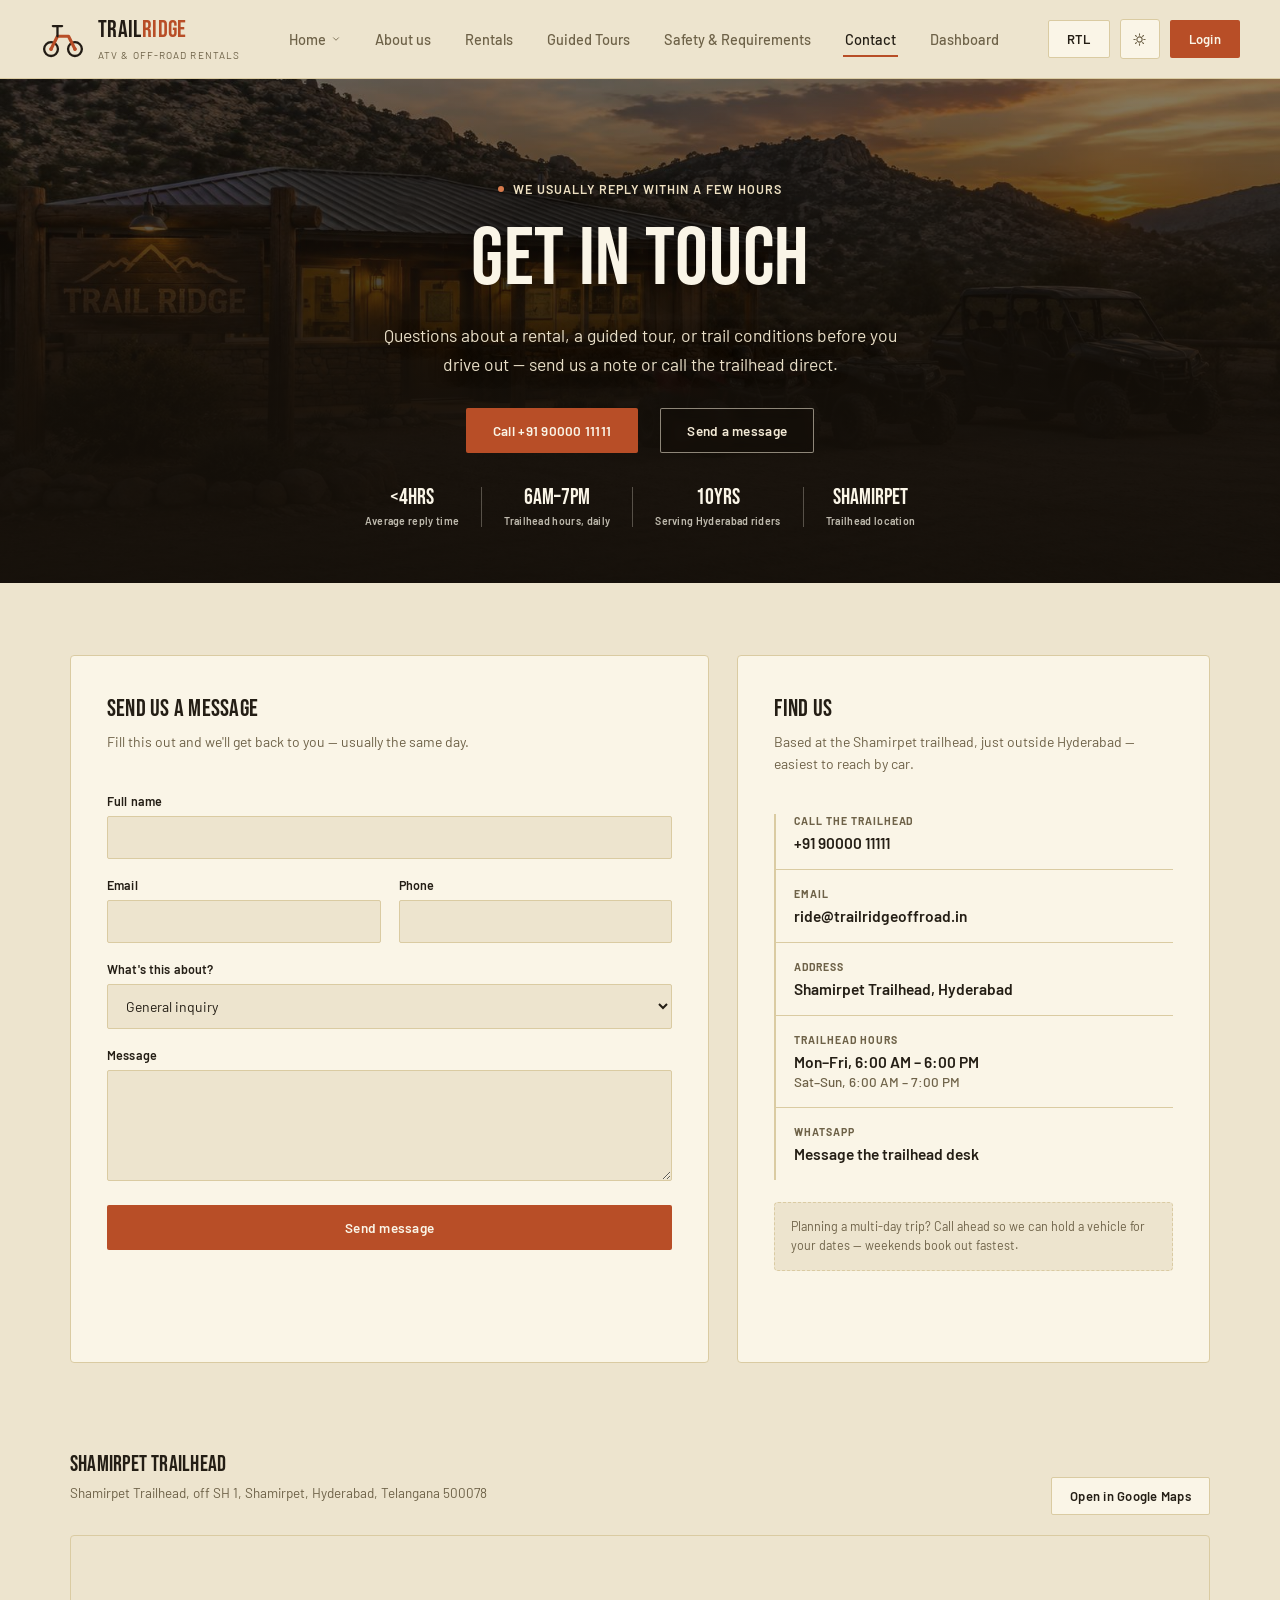
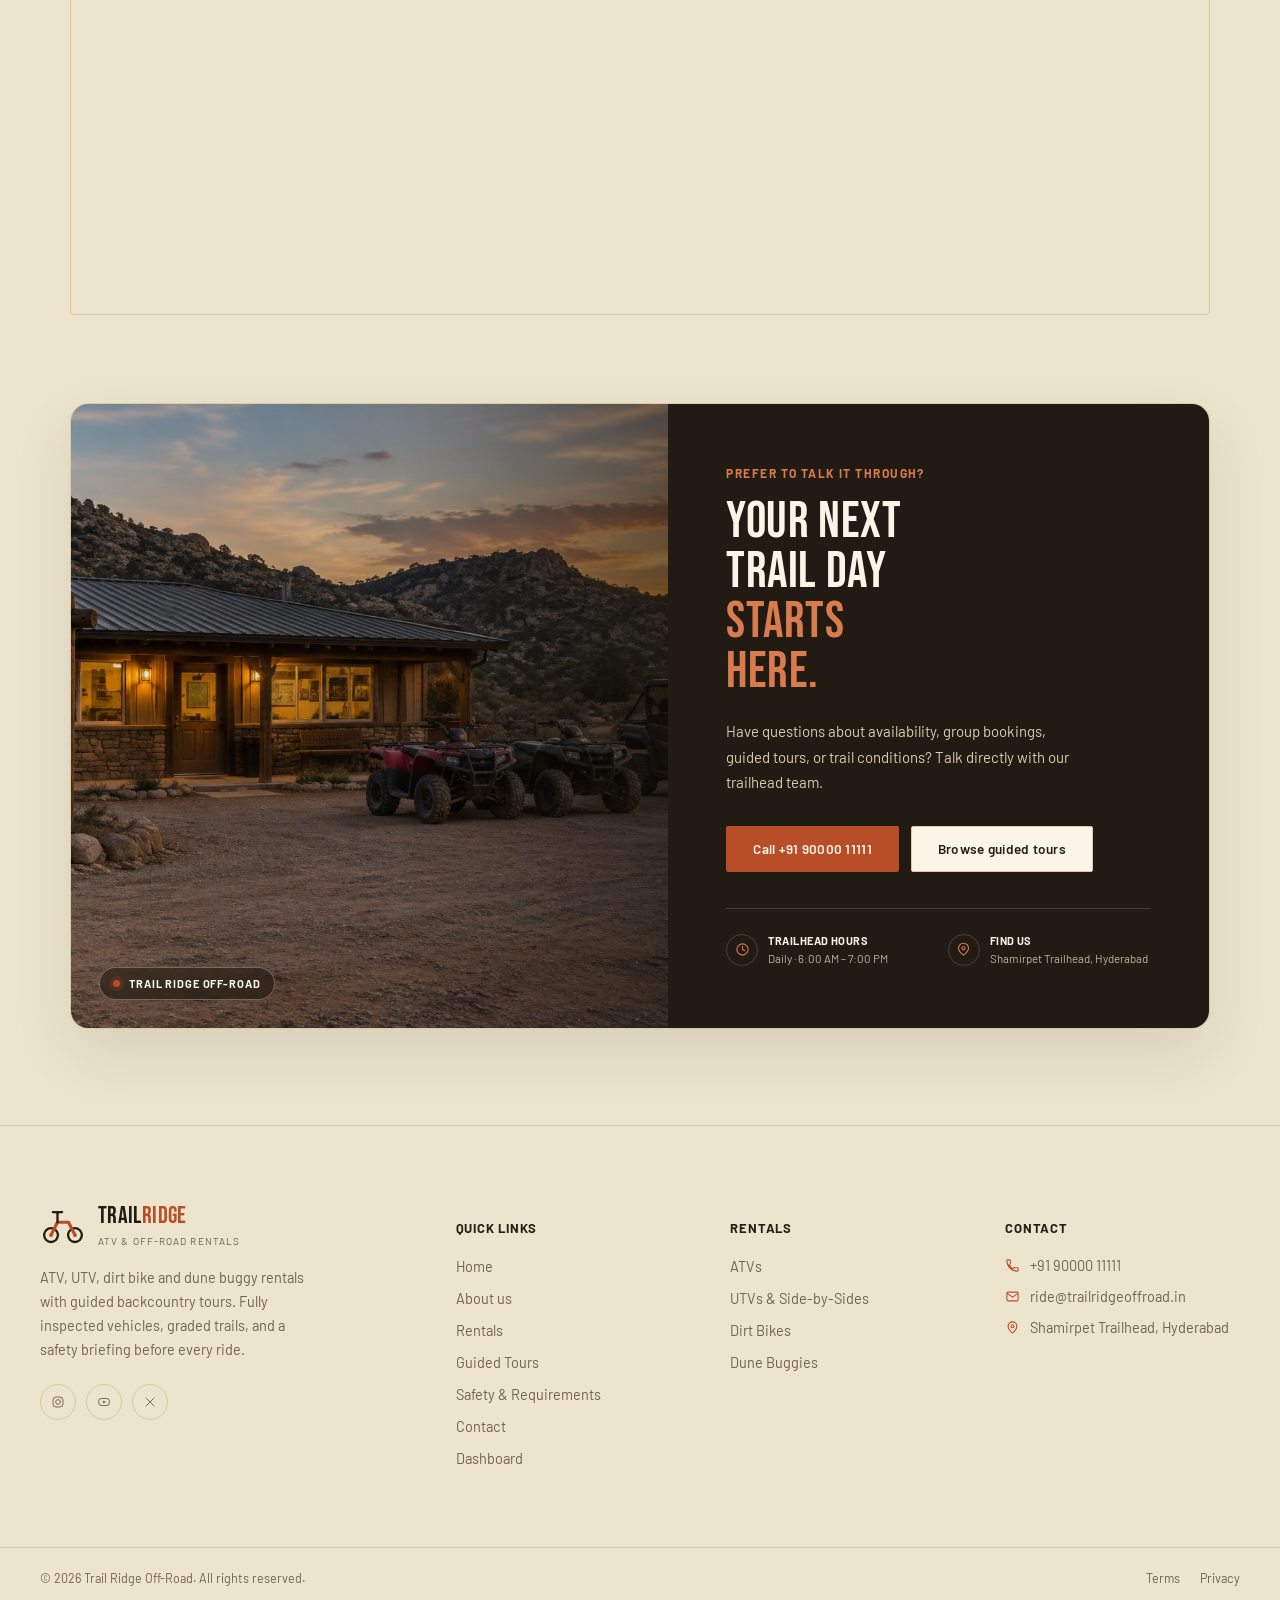
==== commit fa6a6d71: "Add files via upload" ====
--- a/contact/contact.html
+++ b/contact/contact.html
@@ -44,6 +44,7 @@
           <a href="../home2/home-2.html">Home 2</a>
         </div>
       </div>
+      <a href="../about/about.html">About us</a>
       <a href="../rentals/rentals.html">Rentals</a>
       <a href="../tours/guided-tours.html">Guided Tours</a>
       <a href="../safety/safety-requirements.html">Safety &amp; Requirements</a>
@@ -70,6 +71,7 @@
       <a href="../home/index.html">Home 1</a>
       <a href="../home2/home-2.html">Home 2</a>
     </details>
+    <a href="../about/about.html">About us</a>
     <a href="../rentals/rentals.html">Rentals</a>
     <a href="../tours/guided-tours.html">Guided Tours</a>
     <a href="../safety/safety-requirements.html">Safety &amp; Requirements</a>
@@ -325,6 +327,7 @@
       <h4>Quick links</h4>
       <ul>
         <li><a href="../home/index.html">Home</a></li>
+        <li><a href="../about/about.html">About us</a></li>
         <li><a href="../rentals/rentals.html">Rentals</a></li>
         <li><a href="../tours/guided-tours.html">Guided Tours</a></li>
         <li><a href="../safety/safety-requirements.html">Safety &amp; Requirements</a></li>
--- a/home/style.css
+++ b/home/style.css
@@ -20,7 +20,17 @@
   --logo-ink: #221B14;
   --logo-rust: #B84E27;
 
+  --fleet-scrim-top: rgba(20,15,9,.60);
+  --fleet-scrim-mid: rgba(20,15,9,.80);
+  --fleet-scrim-bottom: rgba(20,15,9,.95);
+  --fleet-tag-bg: rgba(20,15,9,.72);
+  --fleet-tag-border: rgba(250,245,231,.28);
+  --fleet-tag-text: #FAF5E7;
+  --fleet-title: #FFFFFF;
+  --fleet-body: #F3EAD6;
+  --fleet-price: #F5B386;
   --radius: 3px;
+  --header-h: 78px;
   --radius-lg: 4px;
   --shadow: 0 20px 50px rgba(34,27,20,.22);
   --shadow-lg: 0 32px 80px rgba(34,27,20,.30);
@@ -47,6 +57,15 @@
   --text: #F1E6CD;
   --text-soft: #B4A688;
 
+  --fleet-scrim-top: rgba(10,7,4,.72);
+  --fleet-scrim-mid: rgba(10,7,4,.86);
+  --fleet-scrim-bottom: rgba(10,7,4,.97);
+  --fleet-tag-bg: rgba(10,7,4,.80);
+  --fleet-tag-border: rgba(241,230,205,.30);
+  --fleet-tag-text: #F8EFD9;
+  --fleet-title: #FFF8E8;
+  --fleet-body: #EFE4C8;
+  --fleet-price: #F7B88C;
   --shadow: 0 20px 50px rgba(0,0,0,.55);
   --shadow-lg: 0 32px 80px rgba(0,0,0,.65);
 }
@@ -57,6 +76,7 @@
   margin:0; background: var(--bg); color: var(--text);
   font-family: 'Barlow', sans-serif; -webkit-font-smoothing: antialiased;
   transition: background .25s ease, color .25s ease;
+  overflow-x: hidden; overflow-x: clip;
 }
 h1,h2,h3, .logo-word{ font-family: 'Bebas Neue', sans-serif; font-weight: 400; margin: 0; letter-spacing: 0.01em; }
 a{ color: inherit; text-decoration: none; }
@@ -76,7 +96,7 @@
 
 header.site{ background: var(--bg); border-bottom: 1px solid var(--border); position: sticky; top: 0; z-index: 50; }
 header.site .wrap, footer.site .wrap{ max-width: 1320px; }
-.nav-row{ display:flex; align-items:center; justify-content:space-between; height: 78px; gap: 36px; }
+.nav-row{ display:flex; align-items:center; justify-content:space-between; height: var(--header-h); gap: 36px; }
 .brand{ display:flex; align-items:center; gap: 12px; flex: none; }
 .brand-mark{ width: 46px; height:46px; flex: none; display:flex; align-items:center; justify-content:center; }
 .brand-mark svg{ width:100%; height:100%; }
@@ -123,7 +143,7 @@
 html[data-theme="dark"] .icon-btn .moon{ display:block; }
 
 .desktop-only{ display:inline-flex; }
-@media (max-width: 1140px){ .desktop-only{ display:none !important; } }
+@media (max-width: 1100px){ .desktop-only{ display:none !important; } }
 
 .btn{ display:inline-flex; align-items:center; justify-content:center; gap:8px; border-radius: 2px; padding: 13px 26px; font-size: 13.5px; font-weight: 600; letter-spacing: .02em; border: 1px solid transparent; white-space: nowrap; transition: background .2s ease, color .2s ease, border-color .2s ease, transform .2s ease; }
 .btn-primary{ background: var(--rust); color: #FAF5E7; }
@@ -135,7 +155,7 @@
 .btn-ghost{ background: rgba(20,15,9,.32); -webkit-backdrop-filter: blur(6px); backdrop-filter: blur(6px); color: #F3EAD6; border-color: rgba(243,234,214,.55); }
 .btn-ghost:hover{ background: rgba(20,15,9,.48); border-color: #F3EAD6; }
 
-.menu-toggle{ display:none; width: 38px; height:38px; border-radius: 50%; border: 1.5px solid var(--rust); background: transparent; color: var(--moss); align-items:center; justify-content:center; transition: background .2s ease, color .2s ease; }
+.menu-toggle{ display:none; flex:none; width: 38px; height:38px; border-radius: 50%; border: 1.5px solid var(--rust); background: transparent; color: var(--moss); align-items:center; justify-content:center; transition: background .2s ease, color .2s ease; }
 .menu-toggle svg{ width:17px; height:17px; }
 .menu-toggle:hover{ background: var(--rust); color: #FAF5E7; }
 .mobile-panel{ display:none; flex-direction:column; gap: 2px; padding: 8px 40px 20px; border-top: 1px solid var(--border); background: var(--bg); }
@@ -197,7 +217,11 @@
 .section{ padding: 84px 0 80px; }
 .section-head{ max-width: 620px; margin-bottom: 44px; }
 .section-head.center{ margin-left:auto; margin-right:auto; text-align:center; }
-.section-head .eyebrow{ display:block; font-size: 13px; font-weight:600; letter-spacing:.1em; text-transform:uppercase; color: var(--rust); margin-bottom: 16px; }
+.eyebrow{ display:inline-flex; align-items:center; gap:9px; font-size: 13px; font-weight:600; letter-spacing:.1em; text-transform:uppercase; color: var(--rust); margin-bottom: 16px; }
+.eyebrow .dot{ width:6px; height:6px; border-radius:50%; background: var(--rust); flex:none; }
+.section-head.center .eyebrow{ justify-content:center; }
+.eyebrow.on-dark{ color: var(--rust-soft); text-shadow: 0 2px 14px rgba(0,0,0,.55); }
+.eyebrow.on-dark .dot{ background: var(--rust-soft); }
 .section-head h2{ font-size: clamp(32px, 3.8vw, 50px); line-height: 1.05; letter-spacing:.006em; }
 .section-head p{ margin-top: 18px; font-size: 16.5px; color: var(--text-soft); line-height: 1.68; }
 
@@ -227,14 +251,15 @@
 .fleet-card img{ width:100%; height:100%; object-fit: cover; transition: transform .6s cubic-bezier(.2,.7,.2,1); }
 .fleet-card:hover{ transform: scale(1.02); box-shadow: var(--shadow); z-index:2; }
 .fleet-card:hover img{ transform: scale(1.045); }
-.fleet-card::after{ content:""; position:absolute; inset:0; background: linear-gradient(0deg, rgba(20,15,9,.86) 0%, rgba(20,15,9,0) 46%); }
-.fleet-tag{ position:absolute; top:20px; inset-inline-start:20px; z-index:2; font-size:11px; font-weight:700; letter-spacing:.08em; text-transform:uppercase; color: #EDE0C2; }
-.fleet-name{ position:absolute; inset-inline-start:22px; bottom:22px; inset-inline-end:22px; z-index:2; }
-.fleet-name h3{ font-size: 26px; color: #FAF5E7; letter-spacing:.01em; }
-.fleet-name p{ margin-top: 6px; font-size: 12.5px; color: #D9CDAE; line-height: 1.5; max-width: 26ch; }
-.fleet-name .price{ margin-top:8px; font-size: 13px; font-weight:700; color: var(--rust-soft); }
-
-
+.fleet-card::after{ content:""; position:absolute; inset:0; pointer-events:none; background:
+  linear-gradient(180deg, var(--fleet-scrim-top) 0%, rgba(0,0,0,0) 26%),
+  linear-gradient(0deg, var(--fleet-scrim-bottom) 0%, var(--fleet-scrim-mid) 38%, rgba(0,0,0,0) 62%); }
+.fleet-tag{ position:absolute; top:16px; inset-inline-start:16px; z-index:2; font-size:11px; font-weight:700; letter-spacing:.08em; text-transform:uppercase; color: var(--fleet-tag-text); background: var(--fleet-tag-bg); border: 1px solid var(--fleet-tag-border); padding: 5px 10px; border-radius: 2px; backdrop-filter: blur(4px); -webkit-backdrop-filter: blur(4px); }
+.fleet-name{ position:absolute; inset-inline-start:22px; bottom:22px; inset-inline-end:22px; z-index:2; text-shadow: 0 1px 3px rgba(0,0,0,.7); }
+.fleet-name h3{ font-size: 26px; color: var(--fleet-title); letter-spacing:.01em; }
+.fleet-name p{ margin-top: 6px; font-size: 13.5px; color: var(--fleet-body); line-height: 1.5; max-width: 28ch; }
+.fleet-name .price{ margin-top:10px; display:inline-block; font-size: 13px; font-weight:700; color: var(--fleet-price); }
+.fleet-card:focus-visible{ outline: 2px solid var(--fleet-price); outline-offset: -4px; }
 
 footer.site{ background: var(--bg); color: var(--text); border-top: 1px solid var(--border); padding: 76px 0 0; }
 .footer-grid{ display:grid; grid-template-columns: 1.6fr 1fr 1fr 1fr; gap: 40px; padding-bottom: 60px; }
@@ -278,7 +303,7 @@
 .about-photo-badge:hover{ transform: translateY(-4px); border-color: var(--rust-soft); }
 .about-photo-badge .num{ font-family:'Bebas Neue', sans-serif; font-size: 28px; color: var(--rust); line-height:1; }
 .about-photo-badge .lbl{ font-size: 12px; color: var(--text-soft); line-height:1.3; max-width: 14ch; }
-.about-copy .eyebrow{ display:block; font-size: 13px; font-weight:600; letter-spacing:.1em; text-transform:uppercase; color: var(--rust); margin-bottom: 16px; }
+
 .about-copy h2{ font-size: clamp(30px, 3.4vw, 44px); line-height: 1.08; }
 .about-copy > p{ margin-top: 18px; font-size: 16px; color: var(--text-soft); line-height: 1.7; }
 .about-list{ margin-top: 28px; display:flex; flex-direction:column; gap: 18px; }
@@ -344,6 +369,14 @@
 @media (max-width: 1100px){
   nav.primary{ display:none; }
   .menu-toggle{ display:flex; order: 99; }
+  .mobile-panel{
+    position:absolute; top:100%; left:0; right:0; z-index:49;
+    max-height: calc(100vh - var(--header-h));
+    max-height: calc(100dvh - var(--header-h));
+    overflow-y:auto; overscroll-behavior: contain;
+    box-shadow: 0 18px 30px rgba(34,27,20,.18);
+    border-bottom: 1px solid var(--border);
+  }
   .mobile-panel.open{ display:flex; }
   .nav-actions{ gap: 8px; }
   .brand-sub{ display:block; }
@@ -363,8 +396,17 @@
   .testimonial-grid{ grid-template-columns: 1fr; }
 }
 @media (max-width: 640px){
+  :root{ --header-h: 68px; }
   .wrap{ padding: 0 22px; }
-  .hero-copy{ padding-bottom: 56px; }
+  .nav-row{ gap: 12px; }
+  .brand{ gap: 8px; min-width: 0; }
+  .brand-mark{ width: 40px; height: 40px; }
+  .logo-word{ font-size: 22px; }
+  .nav-actions{ gap: 6px; }
+  .nav-actions .btn-sm{ padding: 0 12px; }
+  .hero-frame{ height:auto; max-height:none; min-height: 560px; display:flex; align-items:flex-end; isolation:isolate; }
+  .hero-frame img{ position:absolute; inset:0; z-index:-1; }
+  .hero-copy{ position:relative; inset:auto; width:100%; padding: 96px 0 56px; }
   .stats-float{ margin-top: -30px; grid-template-columns: repeat(2,1fr); }
   .trail-grid{ grid-template-columns: 1fr; }
   .fleet-grid{ grid-template-columns: 1fr 1fr; }
@@ -390,3 +432,14 @@
   .mobile-dropdown a{ justify-content:center; padding-inline-start:4px; }
   .mobile-dropdown a small{ display:none; }
 }
+@media (max-width: 480px){
+  .brand-sub{ display:none; }
+  .fleet-grid{ grid-template-columns: 1fr; }
+  .fleet-card{ aspect-ratio: 1 / 1; }
+  .fleet-name p{ max-width: none; }
+}
+@media (max-width: 340px){
+  .logo-word{ font-size: 20px; }
+  .nav-actions{ gap: 4px; }
+  .icon-btn, .menu-toggle{ width: 36px; height: 36px; }
+}
--- a/contact/contact.css
+++ b/contact/contact.css
@@ -1,9 +1,3 @@
-/* =======================================================================
-   CONTACT PAGE — page-specific styles only.
-   Tokens, header, footer, buttons and dark mode live in style.css.
-   Load this file AFTER style.css.
-   ======================================================================= */
-
 
 .contact-hero{ padding-top: 0; padding-bottom: 0; margin-top: 0; }
 .contact-hero .hero-frame{ height: 56vh; min-height: 460px; max-height: 580px; margin-top: 0; }
